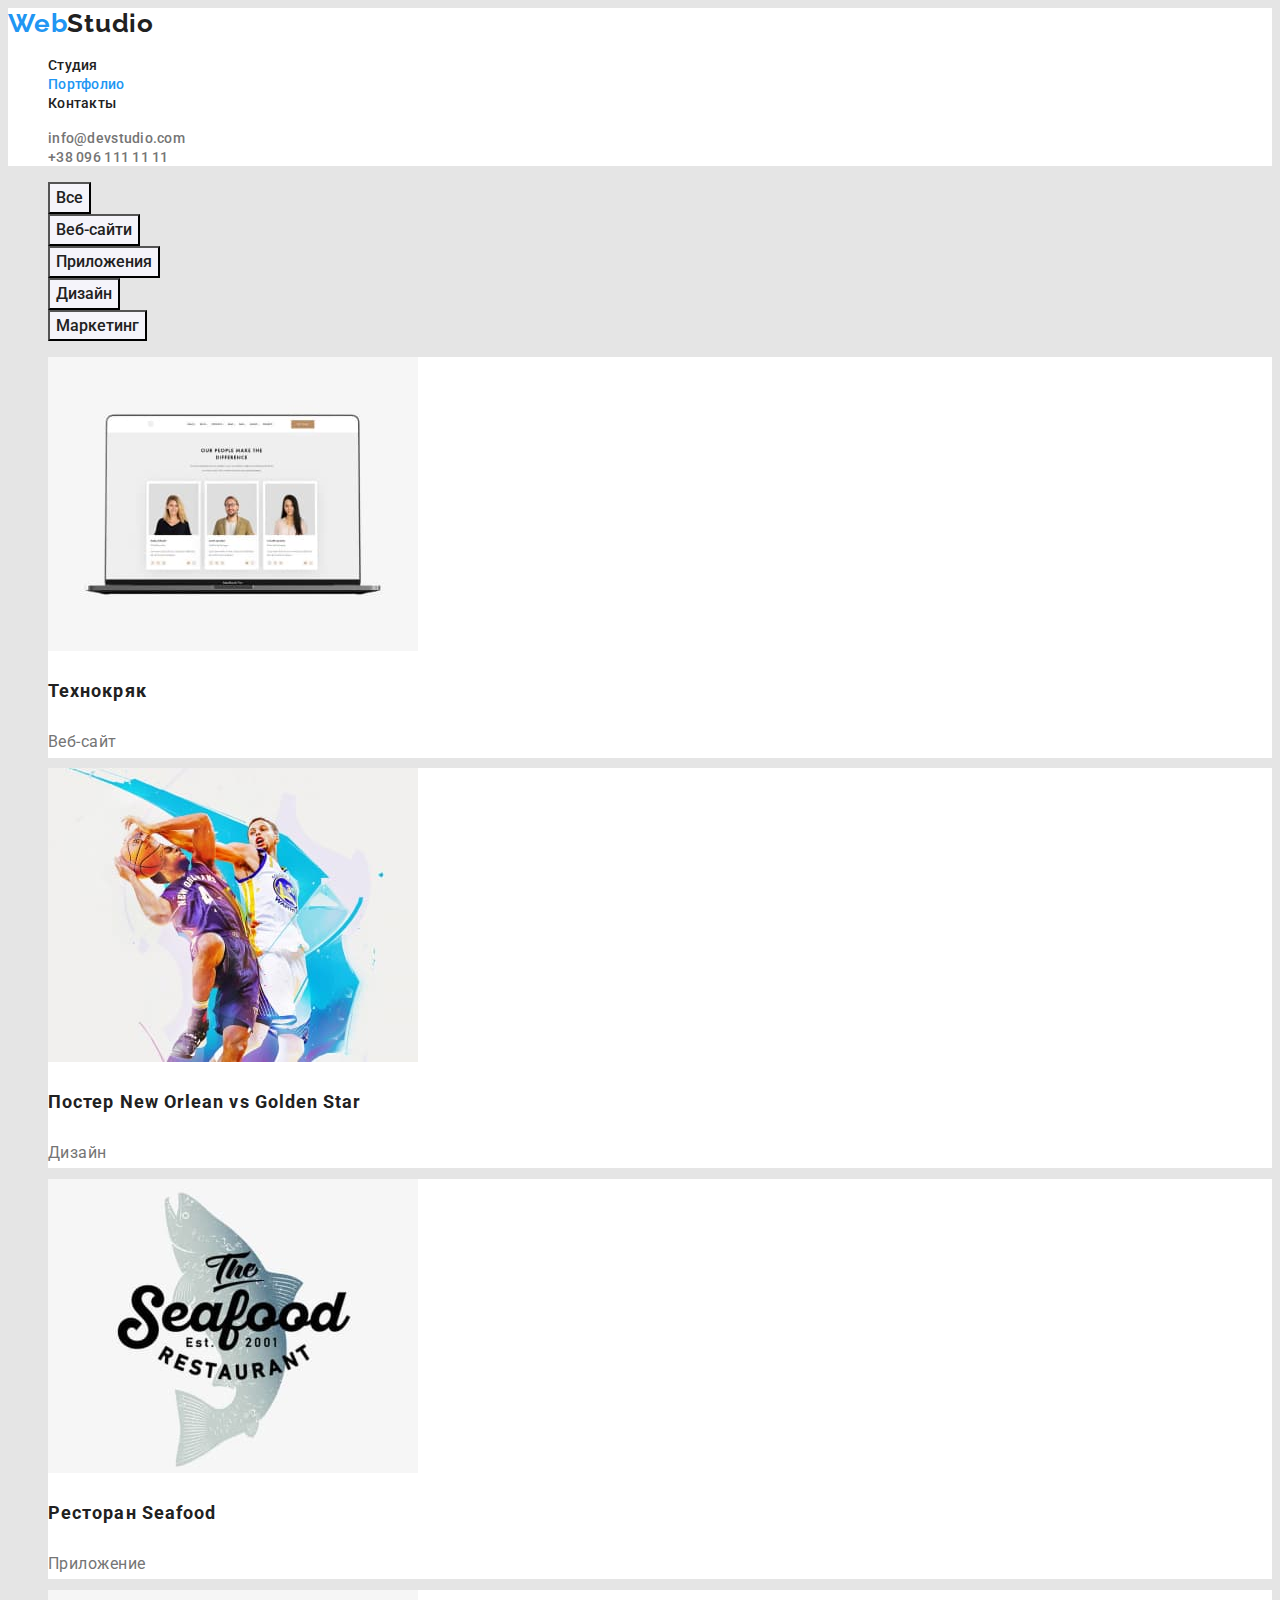
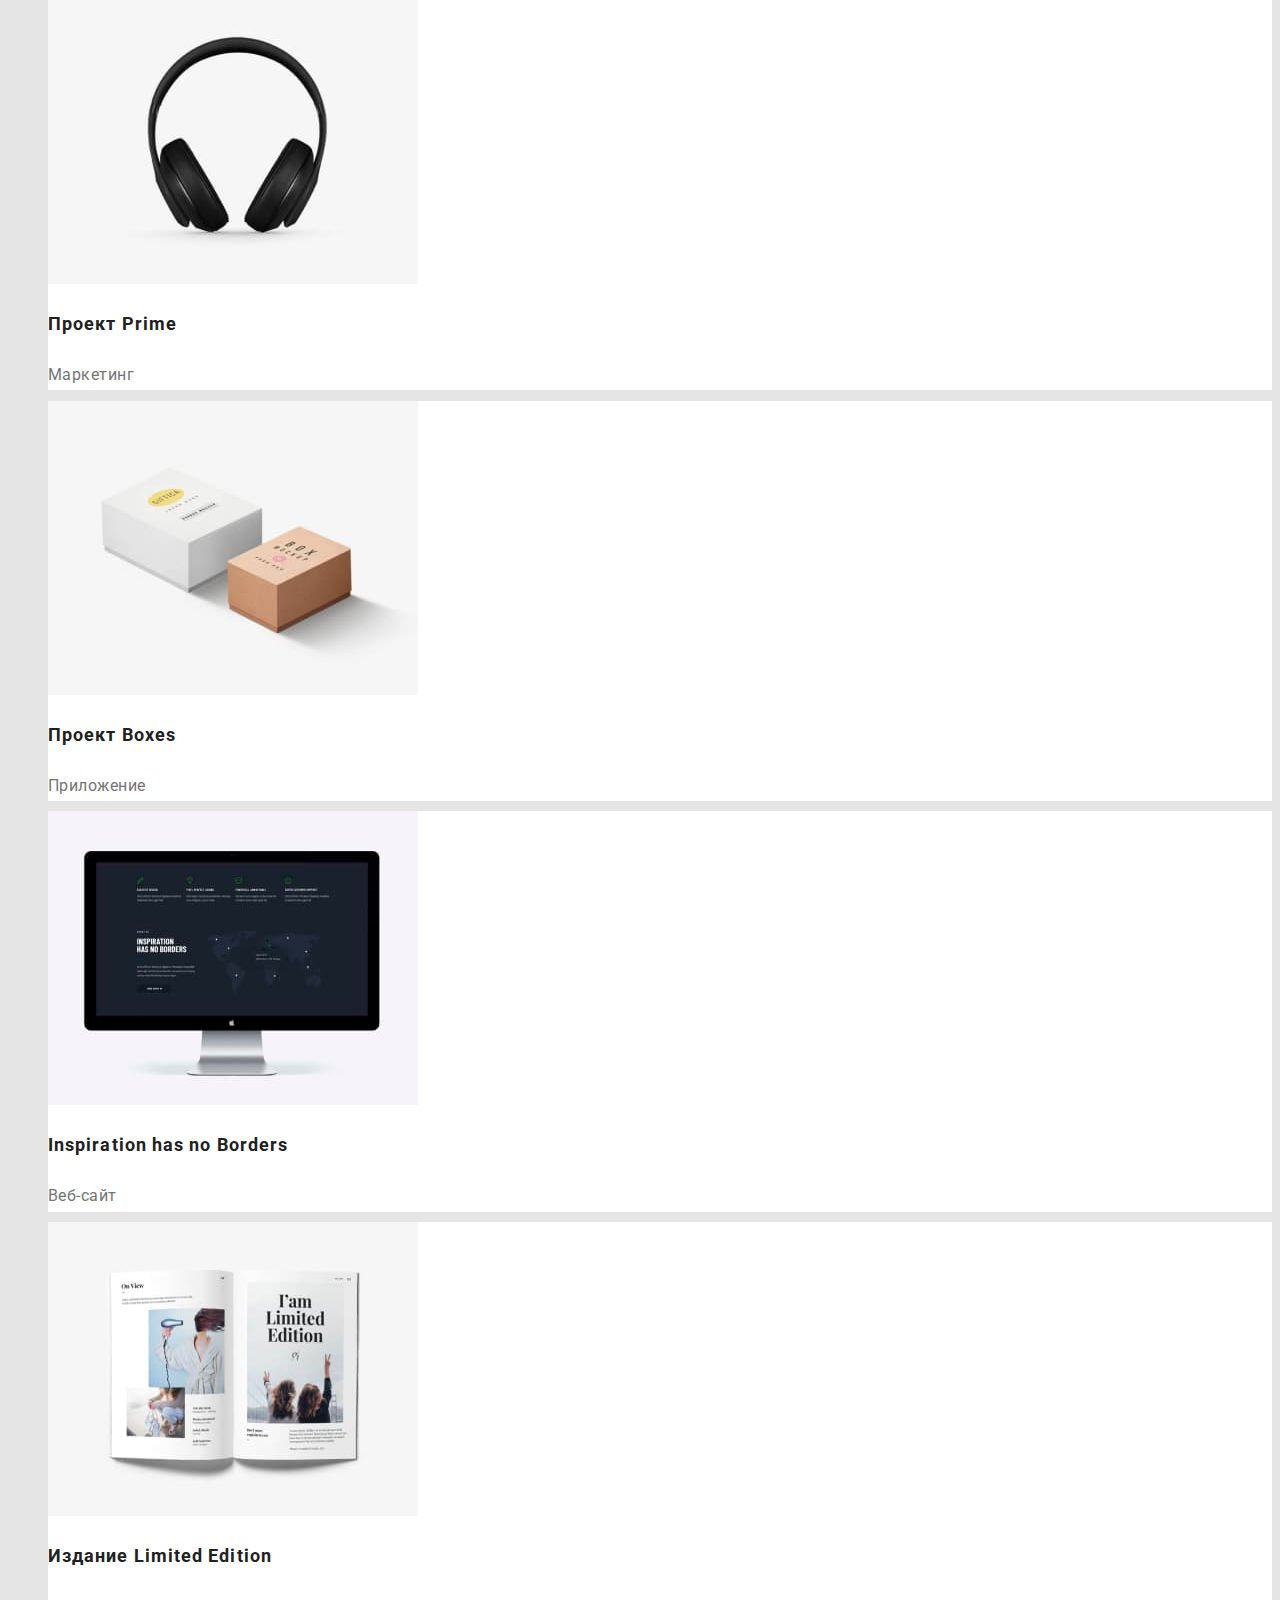
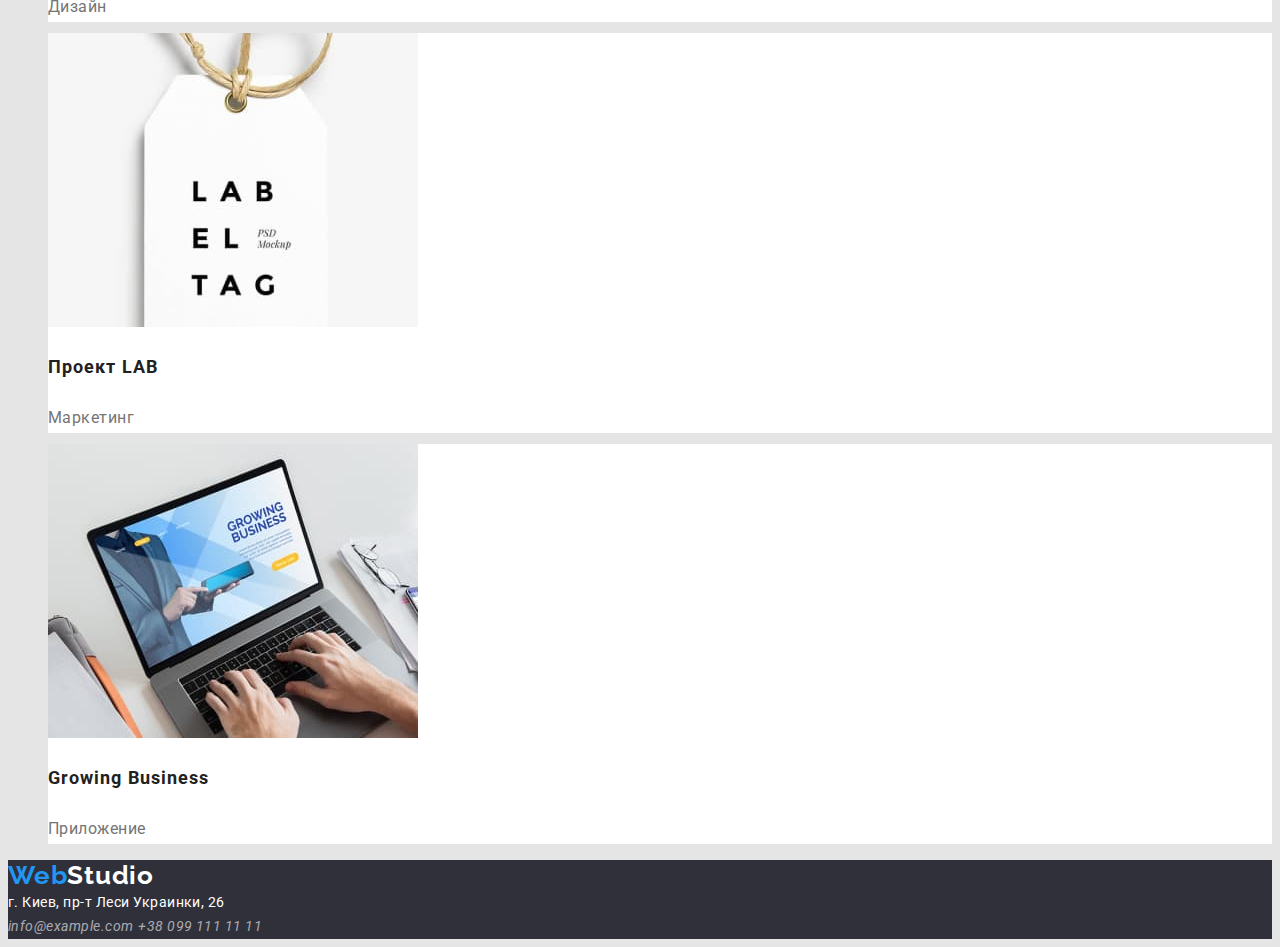
==== portfolio.html @ 54f05132 "Розмітила header у index.html та portfolio.html" ====
<!DOCTYPE html>
<html lang="en">
<head>
    <meta charset="UTF-8">
    <meta http-equiv="X-UA-Compatible" content="IE=edge">
    <meta name="viewport" content="width=device-width, initial-scale=1.0">
    <link rel="preconnect" href="https://fonts.googleapis.com">
    <link rel="preconnect" href="https://fonts.gstatic.com" crossorigin>
    <link href="https://fonts.googleapis.com/css2?family=Raleway:wght@700&family=Roboto:wght@400;500;700;900&display=swap"
        rel="stylesheet">
    <link rel="stylesheet" href="./css/styles.css" />
    <title>Портфолио</title>
</head>

<body>
    <header class="header">
        <a class="logo" href="./index.html">Web<span class="logo-blackpart">Studio</span></a>
        <nav class="site-nav">
            <ul class="list">
                <li><a href="./index.html" class="link">Студия</a></li>
                <li><a href="./portfolio.html" class="link current">Портфолио</a></li>
                <li><a href="" class="link">Контакты</a></li>
            </ul>
        </nav>
        <ul class="auth list">
            <li><a href="mailto:info@devstudio.com" class="mailto">info@devstudio.com</a></li>
            <li><a href="tel:+380961111111" class="tel">+38 096 111 11 11</a></li>
        </ul>
    </header>

    <main>
        <section class="ourprojects">
        <h1 class="filtr-title">Портфолио</h1>
        <ul class="list">
            <li><button type="button" class="filtr-button">Все</button></li>
            <li><button type="button" class="filtr-button">Веб-сайти</button></li>
            <li><button type="button" class="filtr-button">Приложения</button></li>
            <li><button type="button" class="filtr-button">Дизайн</button></li>
            <li><button type="button" class="filtr-button">Маркетинг</button></li>
        </ul>
        
        <ul class="list">
            <li class="section-card">
                <img src="./img/img-2-1.jpg" alt="Пример работи: главная страница сайта с портретами трех сотрудников" width="370">
                <p class="ourprojects-name">Технокряк</p>
                <h1 class="ourprojects-title">Веб-сайт</h1>
            </li>
            <li class="section-card">
                <img src="./img/img-2-2.jpg" alt="Пример работи: Два баскетболиста в элементе игры" width="370">
                <p class="ourprojects-name">Постер New Orlean vs Golden Star</p>
                <h1 class="ourprojects-title">Дизайн</h1>
            </li>
            <li class="section-card">
                <img src="./img/img-2-3.jpg" alt="Пример работи: Логотип ресторана Seafood  срыбой" width="370">
                <p class="ourprojects-name">Ресторан Seafood</p>
                <h1 class="ourprojects-title">Приложение</h1>
            </li>
            <li class="section-card">
                <img src="./img/img-2-4.jpg" alt="Пример работи: наушники закрытого типа" width="370">
                <p class="ourprojects-name">Проект Prime</p>
                <h1 class="ourprojects-title">Маркетинг</h1>
            </li>
            <li class="section-card">
                <img src="./img/img-2-5.jpg" alt="Пример работи: две коробки, белая и коричневая" width="370">
                <p class="ourprojects-name">Проект Boxes</p>
                <h1 class="ourprojects-title">Приложение</h1>
            </li>
            <li class="section-card">
                <img src="./img/img-2-6.jpg" alt="Пример работи: монитор с изображением страницы сайта" width="370">
                <p class="ourprojects-name">Inspiration has no Borders</p>
                <h1 class="ourprojects-title">Веб-сайт</h1>
            </li>
            <li class="section-card">
                <img src="./img/img-2-7.jpg" alt="Пример работи: разворот журнала" width="370">
                <p class="ourprojects-name">Издание Limited Edition</p>
                <h1 class="ourprojects-title">Дизайн</h1>
            </li>
            <li class="section-card">
                <img src="./img/img-2-8.jpg" alt="Пример работи: стиллизированная этикетка" width="370">
                <p class="ourprojects-name">Проект LAB</p>
                <h1 class="ourprojects-title">Маркетинг</h1>
            </li>
            <li class="section-card">
                <img src="./img/img-2-9.jpg" alt="Пример работи: ноутбук, за которым работает человек" width="370">
                <p class="ourprojects-name">Growing Business</p>
                <h1 class="ourprojects-title">Приложение</h1>
            </li>
        </ul>
    </section>
    </main>

    <footer class="footer">
        <a class="logo" href="./index.html">Web<span class="logo-whitepart">Studio</span></a>
        <address class="address">
            г. Киев, пр-т Леси Украинки, 26
        </address>
        <address>
            <a class="mailto" href="mailto:info@example.com">info@example.com</a>
            <a class="tel" href="tel:+380991111111">+38 099 111 11 11</a>
        </address>
    </footer>
</body>
</html>
---- css/styles.css ----
:root {
    --primary-text-color: #757575;
    --title-text-color: #212121;
    --accent-color: #2196F3;
    --primary-light-color: #FFFFFF;
    --background-hero-and-footer-color: #2F303A;
    --background-ourteam-and-filtrbtn-color: #F5F4FA;
}

/* *,
*::before,
*::after {
    box-sizing: boder-box;
} */

body {
    background-color: #E5E5E5;
    color: var(--primary-text-color);
    font-family: Roboto, sans-serif;
    letter-spacing: 0.03em;
}

.list {
    list-style: none;
}

/*-----------------------SITE-NAV----------------- */

.header {
    background-color: var(--primary-light-color);
}

.logo {
    color: var(--accent-color);
    font-family: Raleway, sans-serif;
    font-weight: 700;
    font-size: 26px;
    line-height: 1.19;
    letter-spacing: 0.03em;
    text-decoration: none;
}

.logo-blackpart {
    color: var(--title-text-color);
}

.logo:hover,
.logo:focus {
    text-decoration: none;
}

.site-nav .link {
    color: var(--title-text-color);
    font-weight: 500;
    font-size: 14px;
    line-height: 1.14;
    letter-spacing: 0.02em;
    text-decoration: none;
}

.site-nav .link:hover,
.site-nav .link:focus {
    color: var(--accent-color);
    text-decoration: none;
}

.site-nav .link.current {
    color: var(--accent-color);
}

.auth .mailto,
.auth .tel {
    color: var(--primary-text-color);
    font-weight: 500;
    font-size: 14px;
    line-height: 1.14;
    letter-spacing: 0.02em;
    text-decoration: none;
}

.auth .mailto:hover,
.auth .tel:hover,
.auth .mailto:focus,
.auth .tel:focus {
    color: var(--accent-color);
}

/*-----------------------HERO----------------- */

.hero-title {
    color: var(--primary-light-color);
    background-color: var(--background-hero-and-footer-color);
    font-weight: 900;
    font-size: 44px;
    line-height: 1.36;
    text-align: center;
    letter-spacing: 0.06em;
    text-transform: uppercase;
}

.button {
    color: var(--primary-light-color);
    background-color: var(--accent-color);
    font-weight: 700;
    font-size: 16px;
    line-height: 1.88;
    display: flex;
    align-items: center;
    text-align: center;
    letter-spacing: 0.06em;
}

/*-----------------------FEATURES----------------- */

.feature {
    color: var(--title-text-color);
    font-weight: 700;
    font-size: 14px;
    line-height: 1.14;
    text-transform: uppercase;
}
.section-title {
    color: var(--title-text-color);
    font-weight: 700;
    font-size: 36px;
    line-height: 1.17;
    text-align: center;
}
.feature-text {
    font-size: 14px;
    line-height: 1.17;
}

/*-----------------------OURTEAM----------------- */

.section-card {
    background-color: var(--primary-light-color);
}
.section.ourteam {
    background-color: var(--background-ourteam-and-filtrbtn-color)
}

.ourteam-title {
    color: var(--title-text-color);
    font-weight: 500;
    font-size: 16px;
    line-height: 1.19;
}

.ourteam-specialist {
    font-size: 16px;
    line-height: 1.19;
}

/*-----------------------FOOTER----------------- */

.footer {
    background-color: var(--background-hero-and-footer-color);
}
.logo-whitepart {
    color: var(--primary-light-color);
}

.address {
    color: var(--primary-light-color);
    font-style: normal;
    font-size: 14px;
    line-height: 1.71;
}
.mailto,
.tel {
    color: rgba(255, 255, 255, 0.6);
    font-size: 14px;
    line-height: 1.71;
    text-decoration: none;
}

.address:hover,
.address:focus,
.mailto:hover,
.mailto:focus,
.tel:hover,
.tel:focus {
    color: var(--accent-color);
}

/*-----------------------PORTFOLIO----------------- */


.filtr-button {
    color: var(--title-text-color); 
    background-color: var(--background-ourteam-and-filtrbtn-color);
    font-family: inherit;
    font-weight: 500;
    font-size: 16px;
    line-height: 1.62;
    /* identical to box height, or 162% */
    text-align: center;
    cursor: pointer;
}
.filtr-title {
    position: absolute;
    left: -10000px;
    top: auto;
    width: 1px;
    height: 1px;
    overflow: hidden;
}

.filtr-button:hover,
.filtr-button:focus {
    color: var(--primary-light-color);
    background-color: var(--accent-color);
}


/* -----------------------OURPROJECT--------------------- */
.ourprojects-name {
font-weight: 700;
font-size: 18px;
line-height: 2.0;
/* identical to box height, or 200% */
letter-spacing: 0.06em;
color: var(--title-text-color);
}

.ourprojects-title {
    font-weight: 400;
    font-size: 16px;
    line-height: 1.88;
    /* identical to box height, or 188% */
}
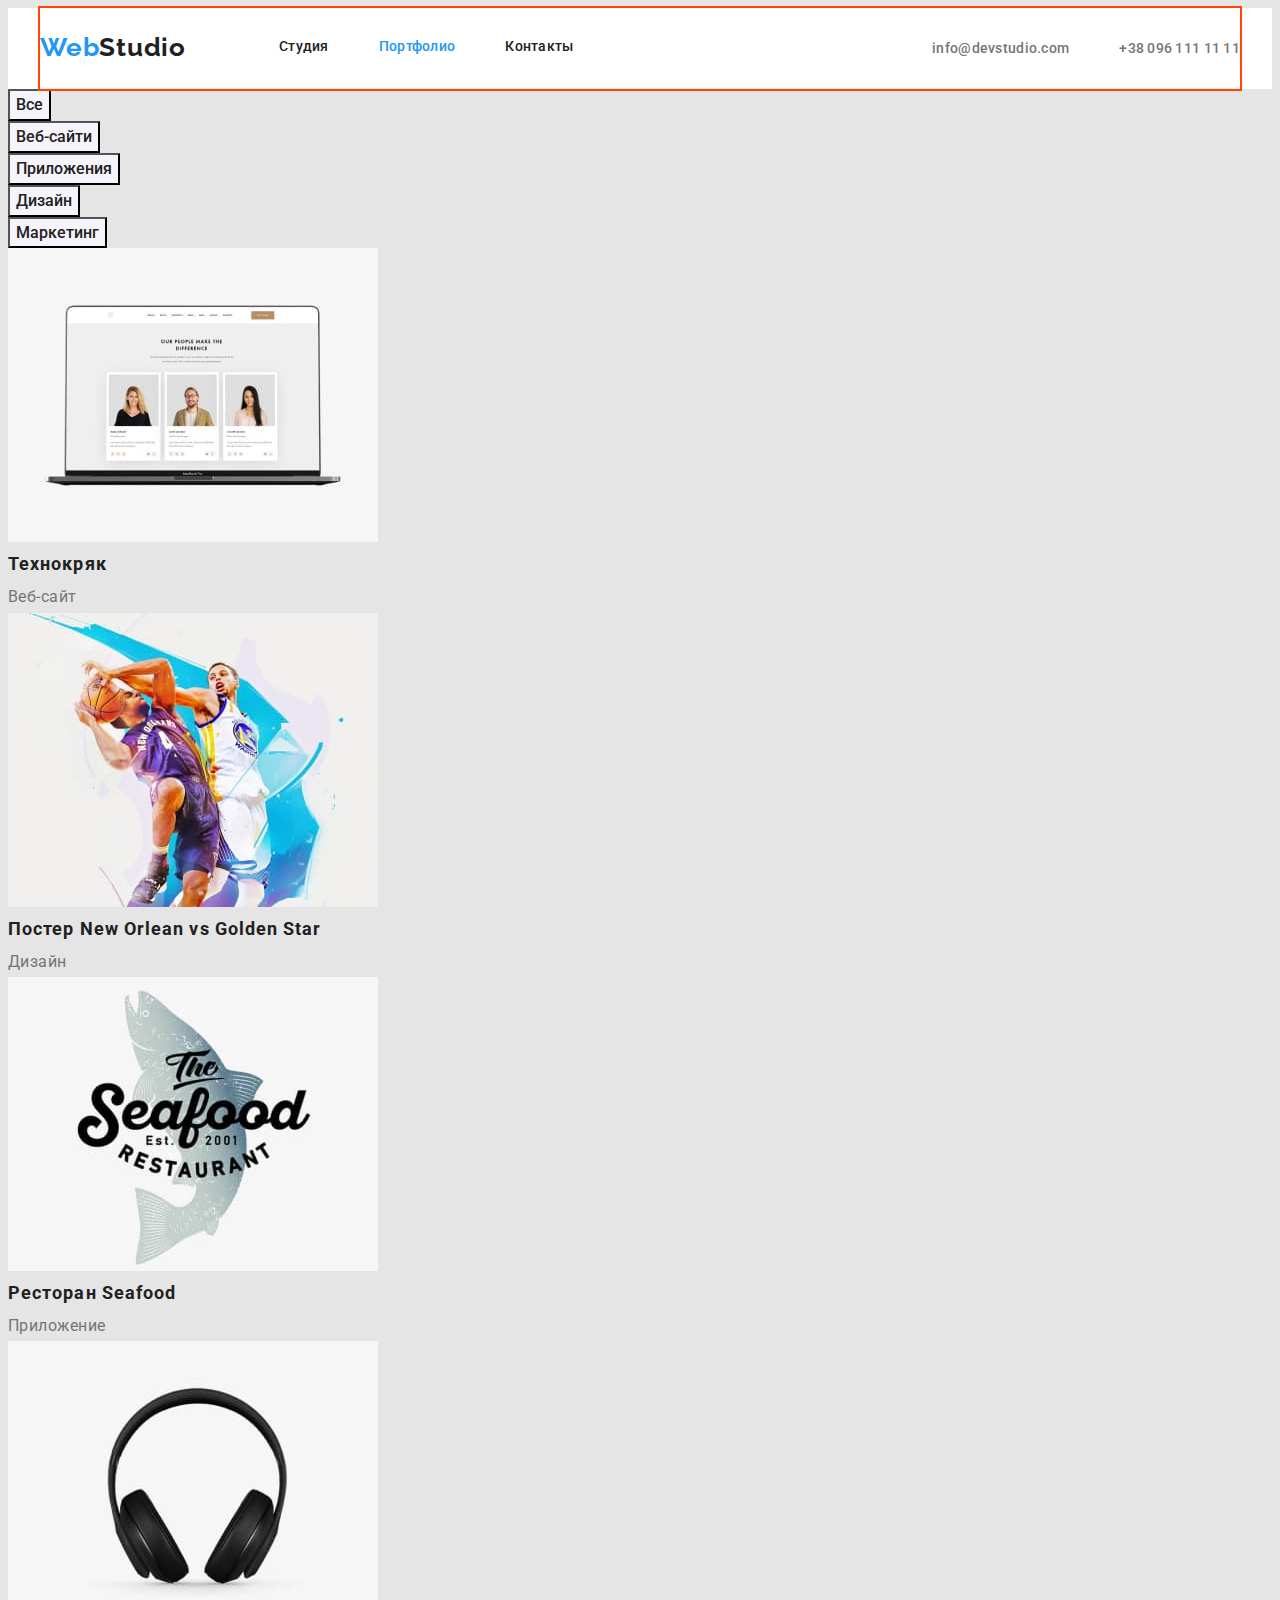
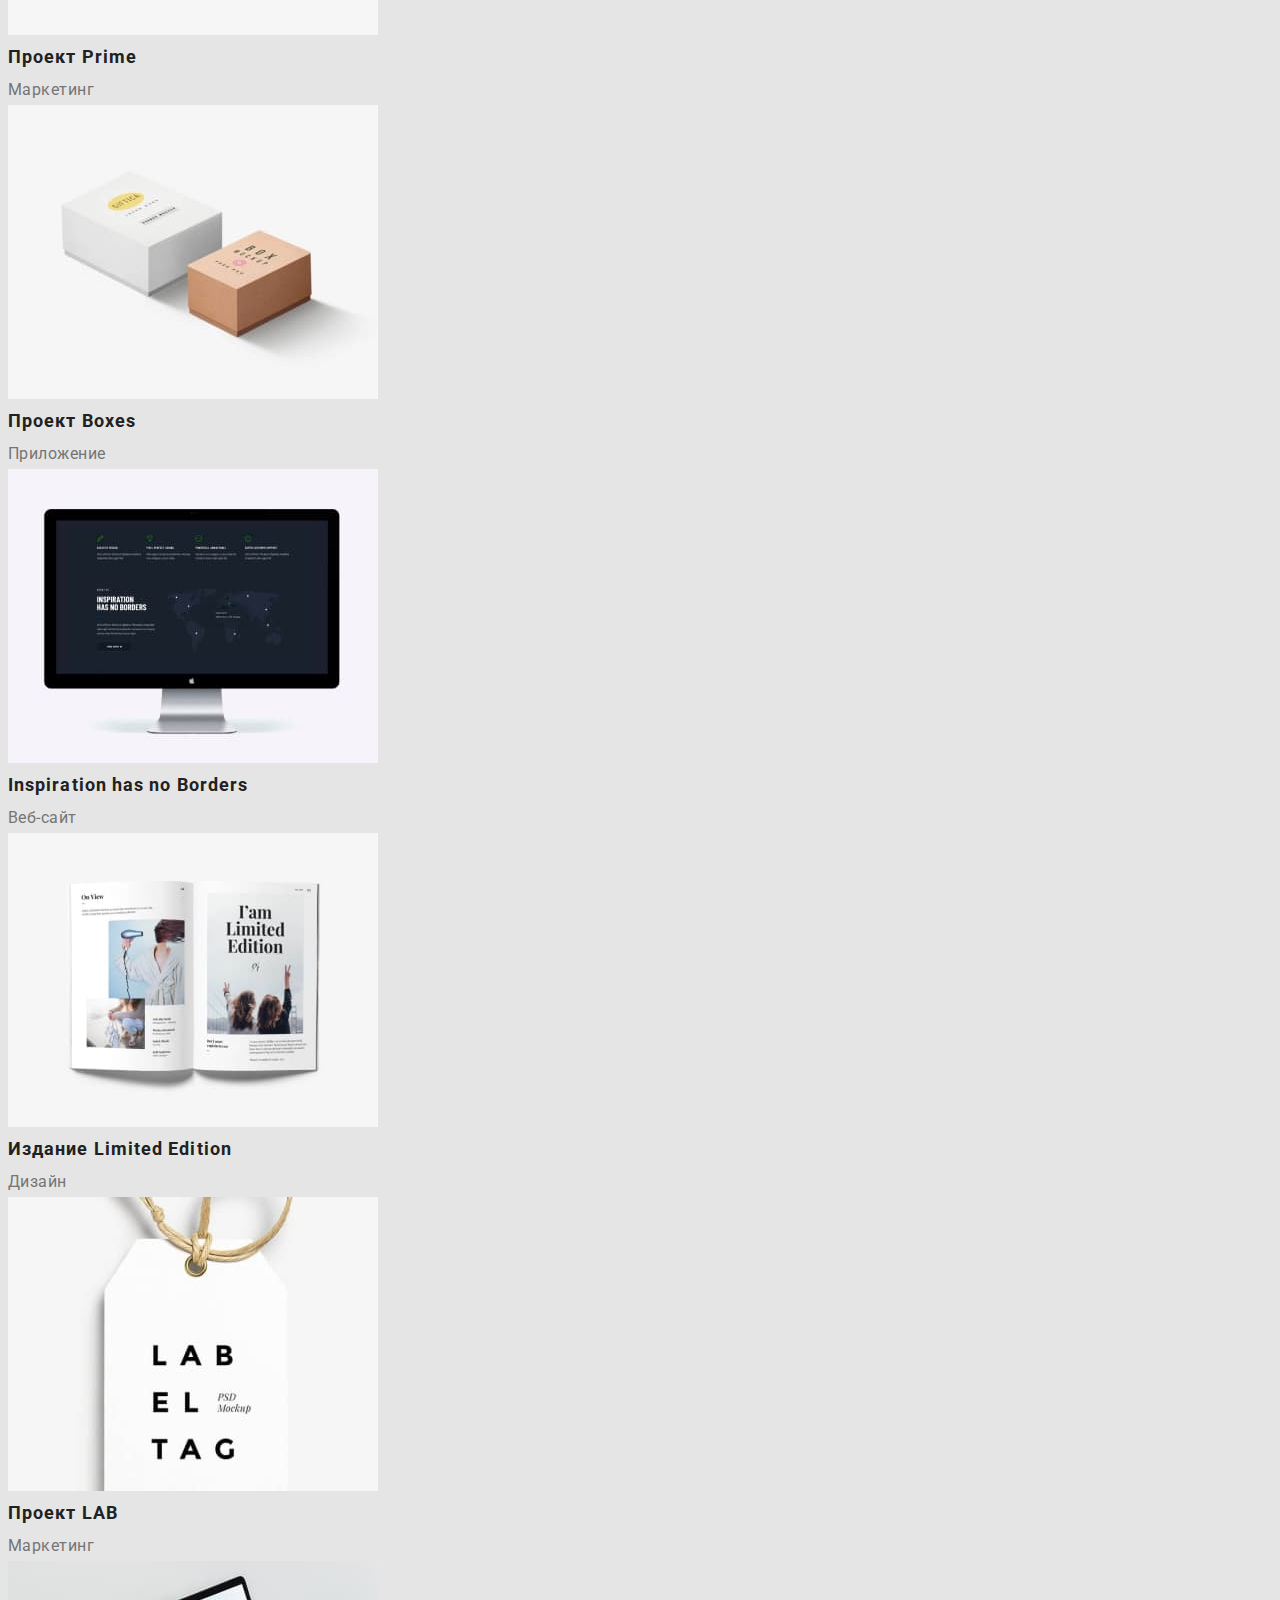
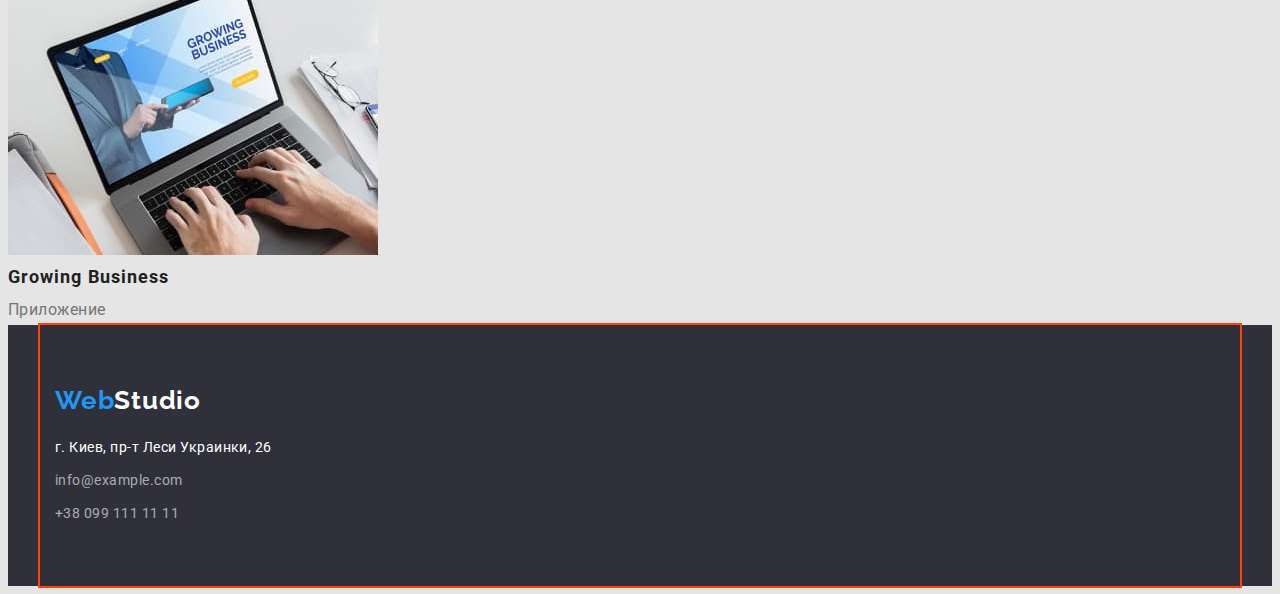
==== commit c33ba36b: "Розмічено index.html і footer для portfolio.html" ====
--- a/portfolio.html
+++ b/portfolio.html
@@ -4,6 +4,9 @@
     <meta charset="UTF-8">
     <meta http-equiv="X-UA-Compatible" content="IE=edge">
     <meta name="viewport" content="width=device-width, initial-scale=1.0">
+    <link rel="stylesheet" href="https://cdnjs.cloudflare.com/ajax/libs/modern-normalize/1.1.0/modern-normalize.min.css"
+        integrity="sha512-wpPYUAdjBVSE4KJnH1VR1HeZfpl1ub8YT/NKx4PuQ5NmX2tKuGu6U/JRp5y+Y8XG2tV+wKQpNHVUX03MfMFn9Q=="
+        crossorigin="anonymous" referrerpolicy="no-referrer" />
     <link rel="preconnect" href="https://fonts.googleapis.com">
     <link rel="preconnect" href="https://fonts.gstatic.com" crossorigin>
     <link href="https://fonts.googleapis.com/css2?family=Raleway:wght@700&family=Roboto:wght@400;500;700;900&display=swap"
@@ -14,18 +17,23 @@
 
 <body>
     <header class="header">
-        <a class="logo" href="./index.html">Web<span class="logo-blackpart">Studio</span></a>
-        <nav class="site-nav">
-            <ul class="list">
-                <li><a href="./index.html" class="link">Студия</a></li>
-                <li><a href="./portfolio.html" class="link current">Портфолио</a></li>
-                <li><a href="" class="link">Контакты</a></li>
-            </ul>
-        </nav>
-        <ul class="auth list">
-            <li><a href="mailto:info@devstudio.com" class="mailto">info@devstudio.com</a></li>
-            <li><a href="tel:+380961111111" class="tel">+38 096 111 11 11</a></li>
-        </ul>
+        <div class="container">
+            <nav class="site-nav">
+                <a class="logo" href="./index.html">Web<span class="logo-blackpart">Studio</span></a>
+                <ul class="header-list list">
+                    <li class="site-nav-item"><a href="./index.html" class="link">Студия</a></li>
+                    <li class="site-nav-item"><a href=""  class="link current">Портфолио</a></li>
+                    <li class="site-nav-item"><a href="" class="link">Контакты</a></li>
+                </ul>
+            </nav>
+            <div class="header-connect">
+                <ul class="auth list">
+                    <li class="auth-list-item"><a href="mailto:info@devstudio.com" class="mailto">info@devstudio.com</a>
+                    </li>
+                    <li class="auth-list-item"><a href="tel:+380961111111" class="tel">+38 096 111 11 11</a></li>
+                </ul>
+            </div>
+        </div>
     </header>
 
     <main>
@@ -90,14 +98,16 @@
     </main>
 
     <footer class="footer">
-        <a class="logo" href="./index.html">Web<span class="logo-whitepart">Studio</span></a>
-        <address class="address">
-            г. Киев, пр-т Леси Украинки, 26
-        </address>
-        <address>
-            <a class="mailto" href="mailto:info@example.com">info@example.com</a>
-            <a class="tel" href="tel:+380991111111">+38 099 111 11 11</a>
-        </address>
+        <div class="container">
+            <a class="logo" href="./index.html">Web<span class="logo-whitepart">Studio</span></a>
+            <address class="address">
+                г. Киев, пр-т Леси Украинки, 26
+            </address>
+            <address class="footer-connect">
+                <a class="mailto" href="mailto:info@example.com">info@example.com</a>
+                <a class="tel" href="tel:+380991111111">+38 099 111 11 11</a>
+            </address>
+        </div>
     </footer>
 </body>
 </html>--- a/css/styles.css
+++ b/css/styles.css
@@ -5,6 +5,7 @@
     --primary-light-color: #FFFFFF;
     --background-hero-and-footer-color: #2F303A;
     --background-ourteam-and-filtrbtn-color: #F5F4FA;
+    --primary-margin: 30px;
 }
 
 /* *,
@@ -20,17 +21,83 @@
     letter-spacing: 0.03em;
 }
 
+* {
+    box-sizing: border-box;
+}
+
 .list {
     list-style: none;
 }
 
+p,
+h1,
+h2,
+h3,
+h4,
+h5,
+h6 {
+    margin: 0;
+}
+
+ul {
+    margin: 0;
+    padding-left: 0;
+}
+
+.container {
+    outline: 2px solid orangered;
+    width: 1200px;
+    margin: 0 auto;
+    padding: 0 15px;
+}
+
+/* .section {
+    padding: 94px 0;
+} */
+
 /*-----------------------SITE-NAV----------------- */
 
 .header {
     background-color: var(--primary-light-color);
 }
 
+.header .container {
+    display: flex;
+    align-items: center;
+    padding: 24px 0 25px;
+    justify-content: space-between;
+    border-bottom: 1px solid #ECECEC;
+}
+
+.site-nav {
+    display: flex;
+    align-items: center;
+}
+
+.header-list {
+    display: flex;
+}
+
+.site-nav-item:not(:last-child) {
+    margin-right: 50px;
+}
+
+.header-connect {
+    display: flex;
+}
+
+.auth.list {
+    display: flex;
+    align-items: center;
+}
+
+.auth-list-item:not(:last-child) {
+    margin-right: 50px;
+}
+
 .logo {
+    display: block;
+    margin-right: 93px;
     color: var(--accent-color);
     font-family: Raleway, sans-serif;
     font-weight: 700;
@@ -56,6 +123,8 @@
     line-height: 1.14;
     letter-spacing: 0.02em;
     text-decoration: none;
+    display: flex;
+    margin-right:not(:last-child) 50px;
 }
 
 .site-nav .link:hover,
@@ -87,15 +156,22 @@
 
 /*-----------------------HERO----------------- */
 
+.hero .container {
+    background-color: var(--background-hero-and-footer-color);
+    padding: 200px 237px 210px;
+}
+
 .hero-title {
     color: var(--primary-light-color);
-    background-color: var(--background-hero-and-footer-color);
     font-weight: 900;
     font-size: 44px;
     line-height: 1.36;
     text-align: center;
     letter-spacing: 0.06em;
     text-transform: uppercase;
+    margin-right: auto;
+    margin-left: auto;
+    margin-bottom: var(--primary-margin);
 }
 
 .button {
@@ -104,38 +180,85 @@
     font-weight: 700;
     font-size: 16px;
     line-height: 1.88;
-    display: flex;
-    align-items: center;
-    text-align: center;
     letter-spacing: 0.06em;
+    display: block;
+    margin-right: auto;
+    margin-left: auto;
+    border-radius: 4px;
+    padding: 10px 32px;
+    border: 2px solid var(--accent-color);
 }
 
 /*-----------------------FEATURES----------------- */
 
-.feature {
+.features .container{
+    padding-top: 94px;
+    padding-bottom: 94px;
+}
+
+.feature-list {
+    display: flex;
+    align-content: center;
+    margin-bottom: 94px;
+}
+
+.feature-item:not(:last-child) {
+    margin-right: var(--primary-margin);
+}
+
+.features-img {
+    display: flex;
+}
+
+.feature-img:not(:last-child) {
+    margin-right: var(--primary-margin);
+}
+.feature-title {
     color: var(--title-text-color);
     font-weight: 700;
     font-size: 14px;
     line-height: 1.14;
     text-transform: uppercase;
-}
+    margin-bottom: 10px;
+}
+
 .section-title {
     color: var(--title-text-color);
     font-weight: 700;
     font-size: 36px;
     line-height: 1.17;
     text-align: center;
-}
+    margin-bottom: 50px;
+}
+
 .feature-text {
     font-size: 14px;
-    line-height: 1.17;
+    line-height: 1.71;
 }
 
 /*-----------------------OURTEAM----------------- */
-
-.section-card {
+.ourteam .container {
+    padding-top: 94px;
+    padding-bottom: 94px;
+}
+
+.ourteam-items {
+    display: flex;
+}
+
+.ourteam-item {
     background-color: var(--primary-light-color);
 }
+
+.ourteam-item:not(:last-child) {
+    margin-right: var(--primary-margin);
+}
+
+.ourteam-title,
+.ourteam-specialist {
+   text-align: center;
+}
+
 .section.ourteam {
     background-color: var(--background-ourteam-and-filtrbtn-color)
 }
@@ -145,28 +268,55 @@
     font-weight: 500;
     font-size: 16px;
     line-height: 1.19;
+    margin-top: var(--primary-margin);
+    margin-bottom: 10px;
 }
 
 .ourteam-specialist {
     font-size: 16px;
     line-height: 1.19;
+    margin-bottom: var(--primary-margin);
 }
 
 /*-----------------------FOOTER----------------- */
+.footer .container {
+    padding-top: 60px;
+    padding-bottom: 60px;
+}
+
+.footer .logo {
+    margin-bottom: 20px;
+}
+
+.footer-connect .mailto,
+.footer-connect .tel {
+    display: block;
+}
 
 .footer {
     background-color: var(--background-hero-and-footer-color);
 }
+
+/* .mailto {
+    margin-top: 9px;
+    margin-bottom: 9px;
+} */
+.address,
+.footer-connect .mailto {
+    margin-bottom: 9px;
+}
 .logo-whitepart {
     color: var(--primary-light-color);
 }
 
-.address {
+.address,
+.footer-connect {
     color: var(--primary-light-color);
     font-style: normal;
     font-size: 14px;
     line-height: 1.71;
 }
+
 .mailto,
 .tel {
     color: rgba(255, 255, 255, 0.6);
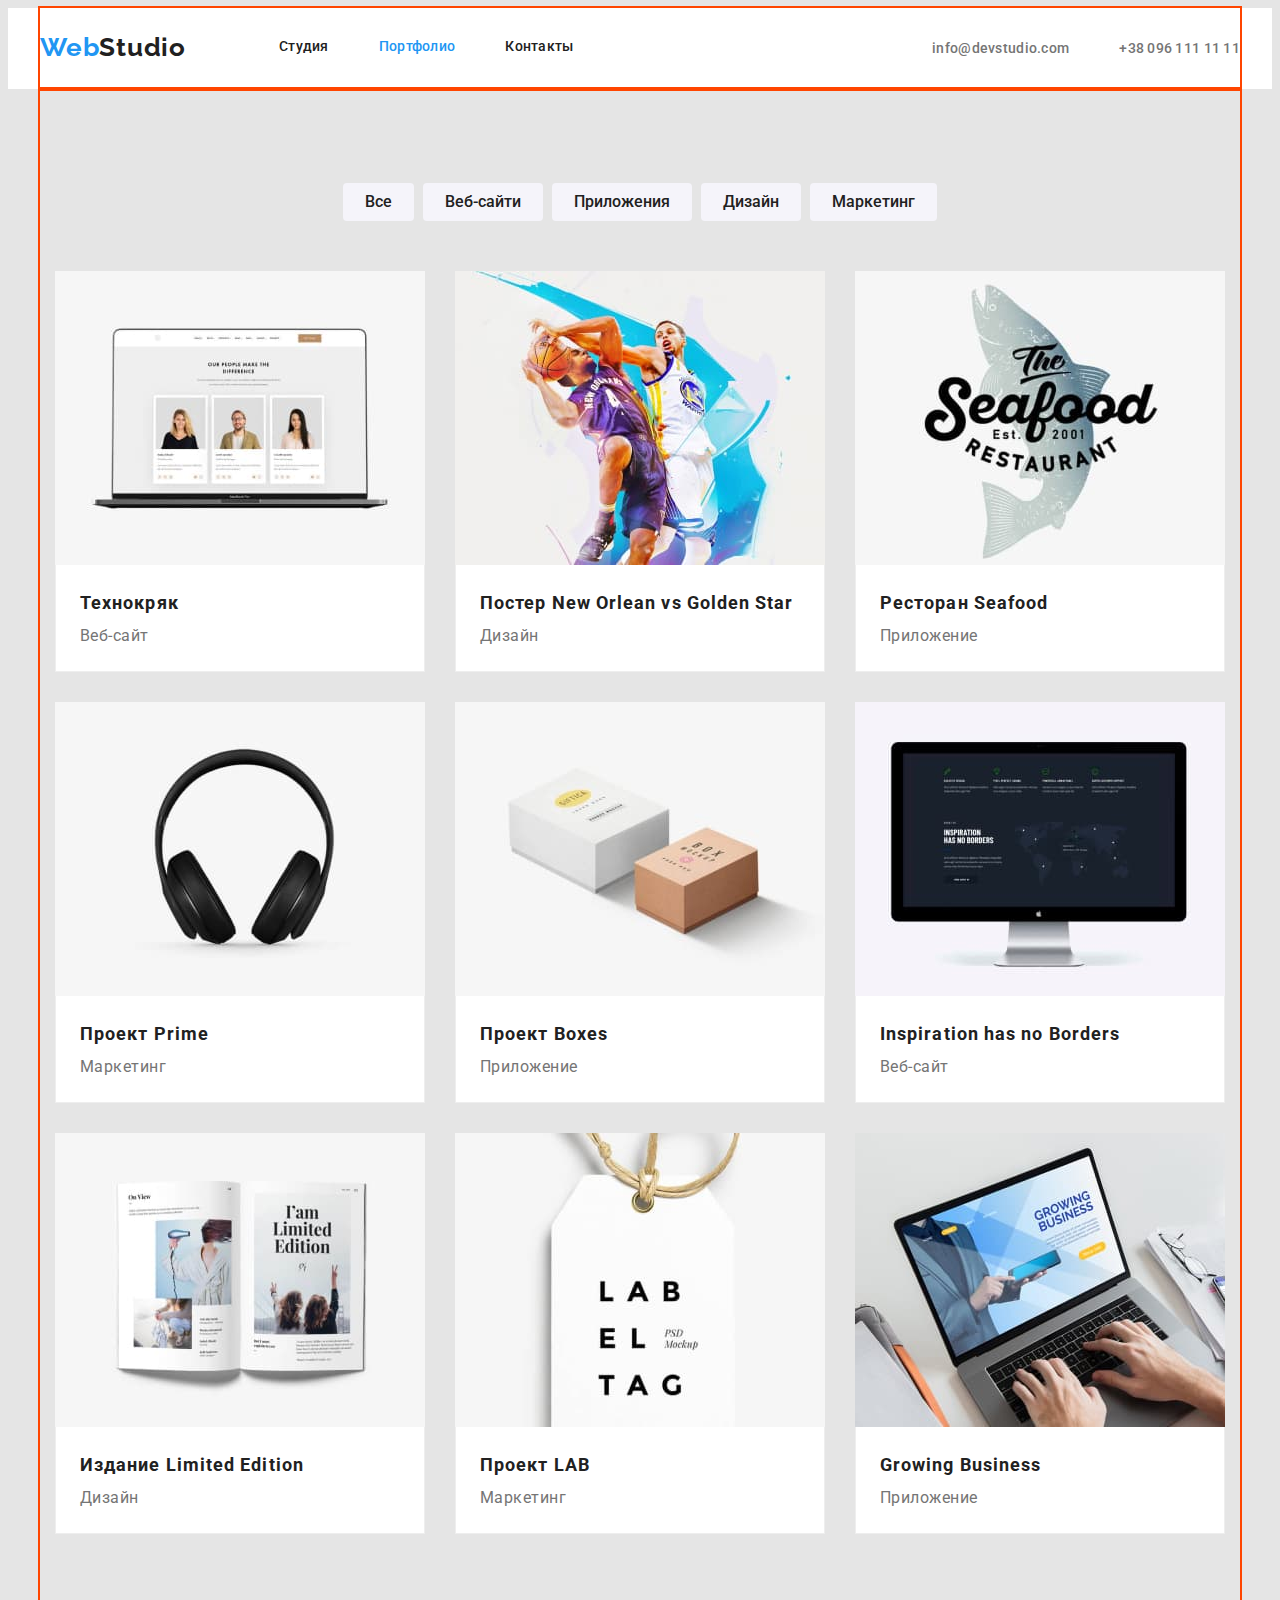
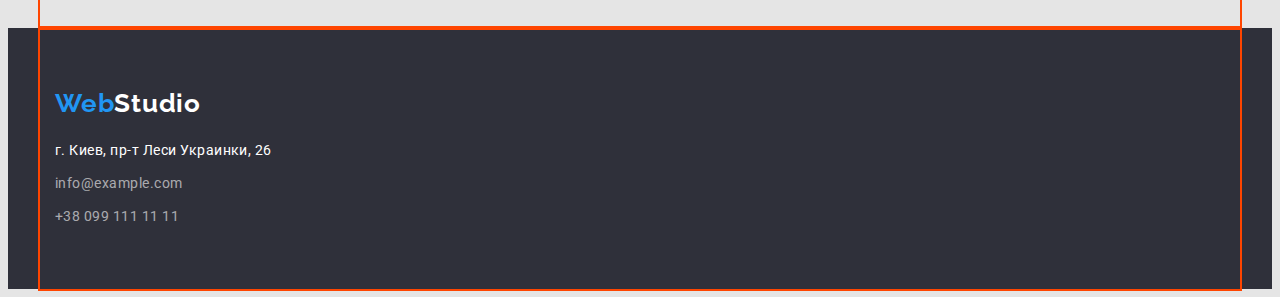
==== commit b65e43d9: "Розмічено portfolio.html" ====
--- a/portfolio.html
+++ b/portfolio.html
@@ -38,63 +38,83 @@
 
     <main>
         <section class="ourprojects">
-        <h1 class="filtr-title">Портфолио</h1>
-        <ul class="list">
-            <li><button type="button" class="filtr-button">Все</button></li>
-            <li><button type="button" class="filtr-button">Веб-сайти</button></li>
-            <li><button type="button" class="filtr-button">Приложения</button></li>
-            <li><button type="button" class="filtr-button">Дизайн</button></li>
-            <li><button type="button" class="filtr-button">Маркетинг</button></li>
-        </ul>
-        
-        <ul class="list">
-            <li class="section-card">
-                <img src="./img/img-2-1.jpg" alt="Пример работи: главная страница сайта с портретами трех сотрудников" width="370">
-                <p class="ourprojects-name">Технокряк</p>
-                <h1 class="ourprojects-title">Веб-сайт</h1>
-            </li>
-            <li class="section-card">
-                <img src="./img/img-2-2.jpg" alt="Пример работи: Два баскетболиста в элементе игры" width="370">
-                <p class="ourprojects-name">Постер New Orlean vs Golden Star</p>
-                <h1 class="ourprojects-title">Дизайн</h1>
-            </li>
-            <li class="section-card">
-                <img src="./img/img-2-3.jpg" alt="Пример работи: Логотип ресторана Seafood  срыбой" width="370">
-                <p class="ourprojects-name">Ресторан Seafood</p>
-                <h1 class="ourprojects-title">Приложение</h1>
-            </li>
-            <li class="section-card">
-                <img src="./img/img-2-4.jpg" alt="Пример работи: наушники закрытого типа" width="370">
-                <p class="ourprojects-name">Проект Prime</p>
-                <h1 class="ourprojects-title">Маркетинг</h1>
-            </li>
-            <li class="section-card">
-                <img src="./img/img-2-5.jpg" alt="Пример работи: две коробки, белая и коричневая" width="370">
-                <p class="ourprojects-name">Проект Boxes</p>
-                <h1 class="ourprojects-title">Приложение</h1>
-            </li>
-            <li class="section-card">
-                <img src="./img/img-2-6.jpg" alt="Пример работи: монитор с изображением страницы сайта" width="370">
-                <p class="ourprojects-name">Inspiration has no Borders</p>
-                <h1 class="ourprojects-title">Веб-сайт</h1>
-            </li>
-            <li class="section-card">
-                <img src="./img/img-2-7.jpg" alt="Пример работи: разворот журнала" width="370">
-                <p class="ourprojects-name">Издание Limited Edition</p>
-                <h1 class="ourprojects-title">Дизайн</h1>
-            </li>
-            <li class="section-card">
-                <img src="./img/img-2-8.jpg" alt="Пример работи: стиллизированная этикетка" width="370">
-                <p class="ourprojects-name">Проект LAB</p>
-                <h1 class="ourprojects-title">Маркетинг</h1>
-            </li>
-            <li class="section-card">
-                <img src="./img/img-2-9.jpg" alt="Пример работи: ноутбук, за которым работает человек" width="370">
-                <p class="ourprojects-name">Growing Business</p>
-                <h1 class="ourprojects-title">Приложение</h1>
-            </li>
-        </ul>
-    </section>
+        <div class="container">
+            <h1 class="filtr-title">Портфолио</h1>
+            <ul class="filtr-buttons list">
+                <li class="filtrbutton-list"><button type="button" class="filtr-button">Все</button></li>
+                <li class="filtrbutton-list"><button type="button" class="filtr-button">Веб-сайти</button></li>
+                <li class="filtrbutton-list"><button type="button" class="filtr-button">Приложения</button></li>
+                <li class="filtrbutton-list"><button type="button" class="filtr-button">Дизайн</button></li>
+                <li class="filtrbutton-list"><button type="button" class="filtr-button">Маркетинг</button></li>
+            </ul>
+            
+            <ul class="ourprojects-cards list">
+                <li class="ourprojects-card">
+                    <img class="ourprojects-img" src="./img/img-2-1.jpg" alt="Пример работи: главная страница сайта с портретами трех сотрудников" width="370">
+                    <div class="card">
+                        <p class="ourprojects-name">Технокряк</p>
+                        <h1 class="ourprojects-title">Веб-сайт</h1>
+                    </div>
+                </li>
+                <li class="ourprojects-card">
+                    <img  class="ourprojects-img" src="./img/img-2-2.jpg" alt="Пример работи: Два баскетболиста в элементе игры" width="370">
+                    <div class="card">
+                        <p class="ourprojects-name">Постер New Orlean vs Golden Star</p>
+                        <h1 class="ourprojects-title">Дизайн</h1>
+                    </div>
+                </li>
+                <li class="ourprojects-card">
+                    <img  class="ourprojects-img" src="./img/img-2-3.jpg" alt="Пример работи: Логотип ресторана Seafood  срыбой" width="370">
+                    <div class="card">
+                        <p class="ourprojects-name">Ресторан Seafood</p>
+                        <h1 class="ourprojects-title">Приложение</h1>
+                    </div>
+                </li>
+                <li class="ourprojects-card">
+                    <img  class="ourprojects-img" src="./img/img-2-4.jpg" alt="Пример работи: наушники закрытого типа" width="370">
+                    <div class="card">
+                        <p class="ourprojects-name">Проект Prime</p>
+                        <h1 class="ourprojects-title">Маркетинг</h1>
+                    </div>
+                </li>
+                <li class="ourprojects-card">
+                    <img  class="ourprojects-img" src="./img/img-2-5.jpg" alt="Пример работи: две коробки, белая и коричневая" width="370">
+                    <div class="card">
+                        <p class="ourprojects-name">Проект Boxes</p>
+                        <h1 class="ourprojects-title">Приложение</h1>
+                    </div>
+                </li>
+                <li class="ourprojects-card">
+                    <img  class="ourprojects-img" src="./img/img-2-6.jpg" alt="Пример работи: монитор с изображением страницы сайта" width="370">
+                    <div class="card">
+                        <p class="ourprojects-name">Inspiration has no Borders</p>
+                        <h1 class="ourprojects-title">Веб-сайт</h1>
+                    </div>
+                </li>
+                <li class="ourprojects-card">
+                    <img  class="ourprojects-img" src="./img/img-2-7.jpg" alt="Пример работи: разворот журнала" width="370">
+                    <div class="card">
+                        <p class="ourprojects-name">Издание Limited Edition</p>
+                        <h1 class="ourprojects-title">Дизайн</h1>
+                    </div>
+                </li>
+                <li class="ourprojects-card">
+                    <img  class="ourprojects-img" src="./img/img-2-8.jpg" alt="Пример работи: стиллизированная этикетка" width="370">
+                    <div class="card">
+                        <p class="ourprojects-name">Проект LAB</p>
+                        <h1 class="ourprojects-title">Маркетинг</h1>
+                    </div>
+                </li>
+                <li class="ourprojects-card">
+                    <img  class="ourprojects-img" src="./img/img-2-9.jpg" alt="Пример работи: ноутбук, за которым работает человек" width="370">
+                    <div class="card">
+                        <p class="ourprojects-name">Growing Business</p>
+                        <h1 class="ourprojects-title">Приложение</h1>
+                    </div>
+                </li>
+            </ul>
+        </div>
+        </section>
     </main>
 
     <footer class="footer">
--- a/css/styles.css
+++ b/css/styles.css
@@ -6,6 +6,7 @@
     --background-hero-and-footer-color: #2F303A;
     --background-ourteam-and-filtrbtn-color: #F5F4FA;
     --primary-margin: 30px;
+    --primary-padding: 94px;
 }
 
 /* *,
@@ -50,10 +51,6 @@
     margin: 0 auto;
     padding: 0 15px;
 }
-
-/* .section {
-    padding: 94px 0;
-} */
 
 /*-----------------------SITE-NAV----------------- */
 
@@ -192,14 +189,14 @@
 /*-----------------------FEATURES----------------- */
 
 .features .container{
-    padding-top: 94px;
-    padding-bottom: 94px;
+    padding-top: var(--primary-padding);
+    padding-bottom: var(--primary-padding);
 }
 
 .feature-list {
     display: flex;
     align-content: center;
-    margin-bottom: 94px;
+    margin-bottom: var(--primary-padding);
 }
 
 .feature-item:not(:last-child) {
@@ -238,8 +235,8 @@
 
 /*-----------------------OURTEAM----------------- */
 .ourteam .container {
-    padding-top: 94px;
-    padding-bottom: 94px;
+    padding-top: var(--primary-padding);
+    padding-bottom: var(--primary-padding);
 }
 
 .ourteam-items {
@@ -335,6 +332,45 @@
 }
 
 /*-----------------------PORTFOLIO----------------- */
+.ourprojects .container {
+    padding-top: var(--primary-padding);
+    padding-bottom: var(--primary-padding);
+}
+
+.filtr-buttons {
+    display: flex;
+    justify-content: center;
+    margin-bottom: 50px;
+}
+
+.filtrbutton-list:not(:last-child) {
+    margin-right: 9px;
+}
+
+.ourprojects-cards {
+    display: flex;
+    flex-wrap: wrap;;
+}
+
+.ourprojects-card:not(:nth-child(3n+3)) {
+    margin-right: var(--primary-margin);
+}
+
+.ourprojects-card:not(:nth-last-child(-n+3)) {
+    margin-bottom: var(--primary-margin);
+}
+
+.ourprojects-img {
+    display: block;
+}
+
+.card {
+    padding: 20px 24px;
+    border-right: 1px solid #EEEEEE;
+    border-bottom: 1px solid #EEEEEE;
+    border-left: 1px solid #EEEEEE;
+    background-color: var(--primary-light-color);
+}
 
 
 .filtr-button {
@@ -347,7 +383,11 @@
     /* identical to box height, or 162% */
     text-align: center;
     cursor: pointer;
-}
+    border-radius: 4px;
+    border: none;
+    padding: 6px 22px;
+}
+
 .filtr-title {
     position: absolute;
     left: -10000px;
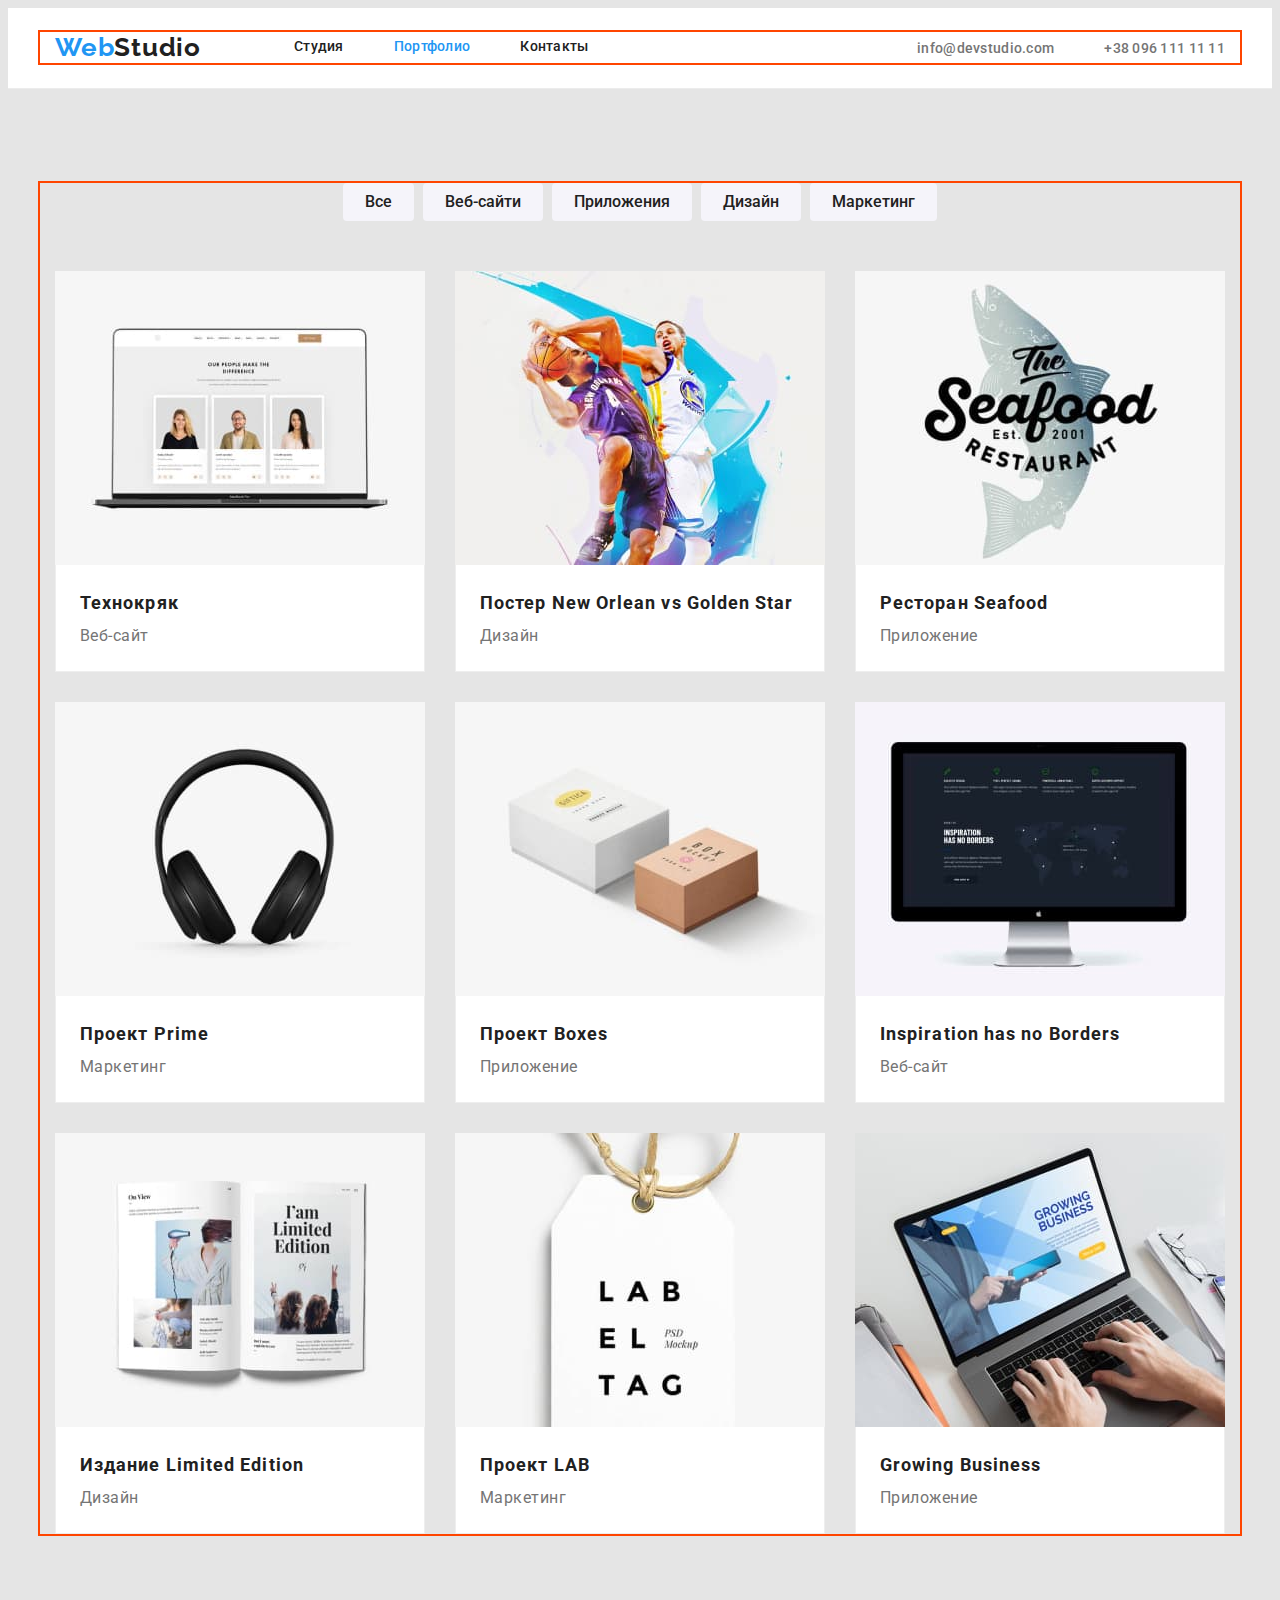
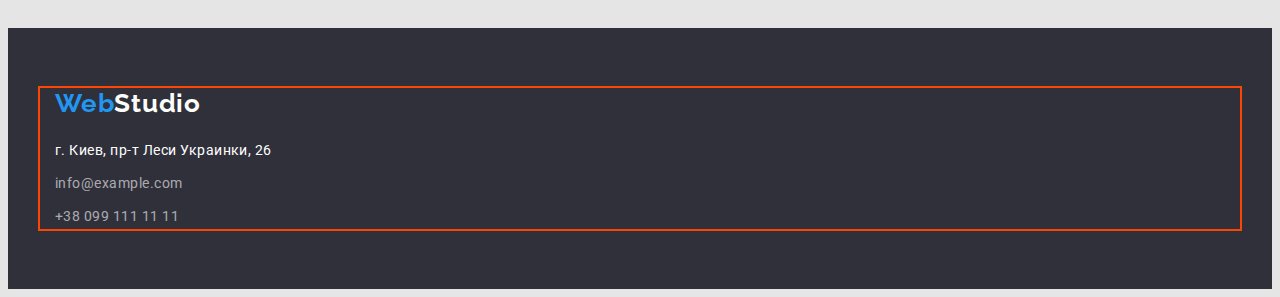
==== commit 71406457: "Виправлено згідно рекомендацій викладача" ====
--- a/portfolio.html
+++ b/portfolio.html
@@ -37,7 +37,7 @@
     </header>
 
     <main>
-        <section class="ourprojects">
+        <section class=" section ourprojects">
         <div class="container">
             <h1 class="filtr-title">Портфолио</h1>
             <ul class="filtr-buttons list">
--- a/css/styles.css
+++ b/css/styles.css
@@ -49,52 +49,55 @@
     outline: 2px solid orangered;
     width: 1200px;
     margin: 0 auto;
-    padding: 0 15px;
+    padding-left: 15px;
+    padding-right: 15px;
+}
+
+.section {
+    padding-top: var(--primary-padding);
+    padding-bottom: var(--primary-padding);
 }
 
 /*-----------------------SITE-NAV----------------- */
+.header .container {
+    display: flex;
+    align-items: center;
+    justify-content: space-between;
+}
 
 .header {
+    padding-top: 24px;
+    padding-bottom: 25px;
+    border-bottom: 1px solid #ECECEC;
     background-color: var(--primary-light-color);
 }
 
-.header .container {
+.site-nav,
+.header-list {
     display: flex;
     align-items: center;
-    padding: 24px 0 25px;
-    justify-content: space-between;
-    border-bottom: 1px solid #ECECEC;
-}
-
-.site-nav {
-    display: flex;
-    align-items: center;
-}
-
-.header-list {
-    display: flex;
 }
 
 .site-nav-item:not(:last-child) {
     margin-right: 50px;
 }
 
-.header-connect {
-    display: flex;
-}
-
 .auth.list {
     display: flex;
     align-items: center;
+    justify-content: flex-end;
 }
 
 .auth-list-item:not(:last-child) {
     margin-right: 50px;
 }
 
+.header .logo {
+    margin-right: 93px;
+}
+
 .logo {
     display: block;
-    margin-right: 93px;
     color: var(--accent-color);
     font-family: Raleway, sans-serif;
     font-weight: 700;
@@ -121,7 +124,6 @@
     letter-spacing: 0.02em;
     text-decoration: none;
     display: flex;
-    margin-right:not(:last-child) 50px;
 }
 
 .site-nav .link:hover,
@@ -153,9 +155,10 @@
 
 /*-----------------------HERO----------------- */
 
-.hero .container {
+.hero {
     background-color: var(--background-hero-and-footer-color);
-    padding: 200px 237px 210px;
+    padding-top: 200px;
+    padding-bottom: 210px;
 }
 
 .hero-title {
@@ -188,15 +191,14 @@
 
 /*-----------------------FEATURES----------------- */
 
-.features .container{
-    padding-top: var(--primary-padding);
-    padding-bottom: var(--primary-padding);
-}
-
-.feature-list {
+.features .features-2 {
+    display: flex;
+    align-items: center;
+}
+
+.features-list {
     display: flex;
     align-content: center;
-    margin-bottom: var(--primary-padding);
 }
 
 .feature-item:not(:last-child) {
@@ -205,11 +207,13 @@
 
 .features-img {
     display: flex;
+    justify-content: center;
 }
 
 .feature-img:not(:last-child) {
     margin-right: var(--primary-margin);
 }
+
 .feature-title {
     color: var(--title-text-color);
     font-weight: 700;
@@ -233,14 +237,19 @@
     line-height: 1.71;
 }
 
+.features-title {
+    position: absolute;
+    left: -10000px;
+    top: auto;
+    width: 1px;
+    height: 1px;
+    overflow: hidden;
+    }
 /*-----------------------OURTEAM----------------- */
-.ourteam .container {
-    padding-top: var(--primary-padding);
-    padding-bottom: var(--primary-padding);
-}
 
 .ourteam-items {
     display: flex;
+    justify-content: center;
 }
 
 .ourteam-item {
@@ -260,23 +269,25 @@
     background-color: var(--background-ourteam-and-filtrbtn-color)
 }
 
+.ourteam-text {
+    padding-top: var(--primary-margin);
+    padding-bottom: var(--primary-margin);
+}
 .ourteam-title {
     color: var(--title-text-color);
     font-weight: 500;
     font-size: 16px;
     line-height: 1.19;
-    margin-top: var(--primary-margin);
     margin-bottom: 10px;
 }
 
 .ourteam-specialist {
     font-size: 16px;
     line-height: 1.19;
-    margin-bottom: var(--primary-margin);
 }
 
 /*-----------------------FOOTER----------------- */
-.footer .container {
+.footer {
     padding-top: 60px;
     padding-bottom: 60px;
 }
@@ -294,10 +305,6 @@
     background-color: var(--background-hero-and-footer-color);
 }
 
-/* .mailto {
-    margin-top: 9px;
-    margin-bottom: 9px;
-} */
 .address,
 .footer-connect .mailto {
     margin-bottom: 9px;
@@ -332,10 +339,6 @@
 }
 
 /*-----------------------PORTFOLIO----------------- */
-.ourprojects .container {
-    padding-top: var(--primary-padding);
-    padding-bottom: var(--primary-padding);
-}
 
 .filtr-buttons {
     display: flex;
@@ -349,7 +352,8 @@
 
 .ourprojects-cards {
     display: flex;
-    flex-wrap: wrap;;
+    flex-wrap: wrap;
+    justify-content: center;
 }
 
 .ourprojects-card:not(:nth-child(3n+3)) {
